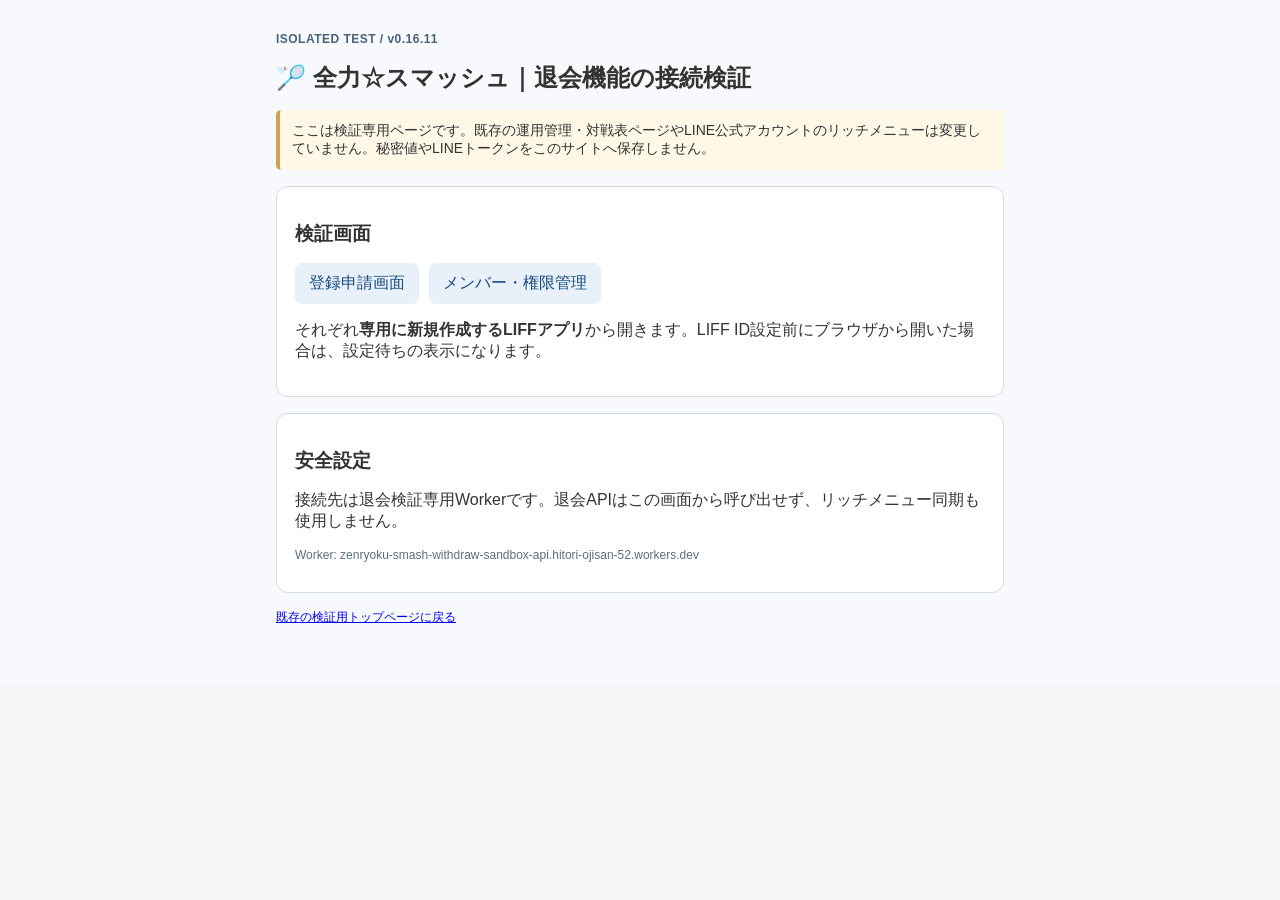
==== withdraw-sandbox/index.html @ 326e3538 "Add isolated withdrawal sandbox registration and admin pages" ====
<!doctype html>
<html lang="ja"><head><meta charset="utf-8"><meta name="viewport" content="width=device-width,initial-scale=1">
<meta name="robots" content="noindex,nofollow"><title>全力☆スマッシュ｜退会検証サンドボックス</title>
<link rel="stylesheet" href="../style.css"><link rel="stylesheet" href="./sandbox.css"></head>
<body><main class="sb-shell">
  <p class="sb-eyebrow">ISOLATED TEST / v0.16.11</p>
  <h1>🏸 全力☆スマッシュ｜退会機能の接続検証</h1>
  <div class="sb-notice">ここは検証専用ページです。既存の運用管理・対戦表ページやLINE公式アカウントのリッチメニューは変更していません。秘密値やLINEトークンをこのサイトへ保存しません。</div>
  <section class="sb-card"><h2>検証画面</h2>
    <div class="sb-links"><a href="./register.html">登録申請画面</a><a href="./manage.html">メンバー・権限管理</a></div>
    <p>それぞれ<strong>専用に新規作成するLIFFアプリ</strong>から開きます。LIFF ID設定前にブラウザから開いた場合は、設定待ちの表示になります。</p>
  </section>
  <section class="sb-card"><h2>安全設定</h2>
    <p>接続先は退会検証専用Workerです。退会APIはこの画面から呼び出せず、リッチメニュー同期も使用しません。</p>
    <p class="sb-meta">Worker: zenryoku-smash-withdraw-sandbox-api.hitori-ojisan-52.workers.dev</p>
  </section>
  <p class="sb-meta"><a href="../">既存の検証用トップページに戻る</a></p>
</main></body></html>
---- style.css ----
*{box-sizing:border-box}
html,body{margin:0;min-height:100%;font-family:-apple-system,BlinkMacSystemFont,"Segoe UI",sans-serif;color:#333;background:#f4f6f8}
button,input,select{font:inherit}button{cursor:pointer;border:0;border-radius:5px;padding:7px 9px;font-weight:700}
.container{max-width:500px;margin:0 auto;background:white;min-height:100dvh;padding:10px;display:flex;flex-direction:column;gap:6px}
.app-header{display:flex;align-items:center;justify-content:space-between;gap:6px}.app-header h1{font-size:15px;color:#1976d2;margin:0;min-width:0}
.header-btns{display:flex;gap:4px;flex-shrink:0}.header-btns button{font-size:11px;white-space:nowrap;padding:7px 6px}
.btn-blue{background:#1976d2;color:#fff}.btn-gray{background:#546e7a;color:#fff}.btn-green{background:#2e7d32;color:#fff}.btn-outline{background:#eee;color:#333}
.demo{font-size:11px;background:#fff3cd;color:#765500;border:1px solid #ffe69c;border-radius:5px;padding:6px}
.date-selector{display:flex;align-items:center;gap:5px;background:#eef2f7;padding:7px;border-radius:6px;font-size:12px}.date-selector select{flex:1;min-width:0;padding:6px;border:1px solid #ccc;border-radius:5px}.date-selector button{background:#1976d2;color:#fff}
.info-summary{background:#e3f2fd;color:#0d47a1;padding:7px;display:flex;justify-content:space-between;border-radius:6px;font-weight:700;font-size:12px}
.summary-info{display:flex;justify-content:space-between;align-items:center;font-size:11.5px;font-weight:700;gap:4px}
.list{flex:1;min-height:180px;overflow:auto}
.participant-card{display:flex;align-items:center;gap:8px;padding:8px;margin:0 0 4px;background:#fafafa;border:1px solid #eee;border-radius:6px}
.participant-card.checked{background:#e8f5e9;border-color:#c8e6c9}.participant-card .info{flex:1;min-width:0}.name-row{display:flex;align-items:center;gap:5px;flex-wrap:wrap}
.name{font-size:14px;font-weight:700}.type{font-size:10px;background:#e0e0e0;border-radius:3px;padding:2px 4px;color:#333}
.category-edit{cursor:default;touch-action:pan-y;user-select:none;-webkit-user-select:none;-webkit-touch-callout:none;border:1px solid #cfd8dc}
.category-edit:focus-visible{outline:2px solid #1976d2;outline-offset:2px}
.amount{font-size:12px;color:#1565c0;font-weight:700;margin-top:2px}
.participant-card input[type=checkbox]{width:23px;height:23px;accent-color:#2e7d32;cursor:pointer}
.adjustment-box,.expense-box{display:flex;justify-content:space-between;align-items:center;gap:5px;padding:7px;border-radius:6px;font-size:13px;font-weight:700}
.adjustment-box{background:#fff9c4;border:1px solid #ffe082;color:#5d4037}
.expense-box{background:#e1f5fe;border:1px solid #b3e5fc}
.adjustment-box>span,.expense-actions span{white-space:nowrap}
.adjustment-box input,.expense-box input{width:75px;padding:5px;border:1px solid #ccc;border-radius:5px;text-align:right}
.expense-actions{display:flex;align-items:center;gap:6px}.receipt-btn{padding:5px 7px;font-size:11px;white-space:nowrap}
.home-footer-bar{background:#eef2f7;border:1px solid #cfd8dc;border-radius:6px;padding:8px}.home-footer-row,.home-footer-action{display:flex;align-items:center;justify-content:space-between;gap:4px;font-size:12px}.home-footer-action{margin-top:5px;padding-top:5px;border-top:1px dashed #b0bec5}.home-footer-action strong{font-size:14px}.home-footer-action small{font-size:10px}
.status{font-size:11px;color:#666;margin:0;min-height:1em;line-height:1.4}
dialog{border:1px solid #ddd;border-radius:10px;max-width:370px;width:calc(100% - 24px);padding:16px;box-shadow:0 6px 30px #0002}dialog::backdrop{background:#0007}dialog h2{font-size:16px;margin:0 0 8px}dialog p{font-size:12px;line-height:1.6}
.dialog-label{display:block;font-size:12px;font-weight:700;margin-top:10px;margin-bottom:4px}.dialog-select,.dialog-input{display:block;width:100%;border:1px solid #ccc;border-radius:6px;background:white;padding:9px;font-size:14px}.modal-subtitle{color:#555}.modal-actions{display:flex;justify-content:flex-end;gap:8px;margin-top:14px}
.manage-grid{display:grid;grid-template-columns:1fr 1fr;gap:8px;margin-top:12px}.manage-grid button{min-height:52px;font-size:13px}
.ledger-dialog{max-width:900px;width:calc(100% - 20px)}.ledger-scroll{max-height:60dvh;overflow:auto;border:1px solid #d7dfe4;border-radius:5px}
.ledger-table{border-collapse:collapse;font-size:12px;min-width:680px;width:100%}.ledger-table th,.ledger-table td{border-bottom:1px solid #e5ebef;padding:8px 6px;white-space:nowrap;text-align:left}.ledger-table thead{position:sticky;top:0;background:#e3f2fd;z-index:1}.ledger-table tr:nth-child(even){background:#f8fafc}.ledger-table tr.opening-row{background:#fff9e5}.ledger-table .money-cell{text-align:right;font-variant-numeric:tabular-nums}.ledger-table .balance-cell{font-weight:700;color:#0d47a1}.ledger-total{text-align:right;font-weight:700;font-size:12px;margin-top:10px}
@media(max-width:370px){.container{padding:7px}.app-header h1{font-size:12.7px}.header-btns button{font-size:10px;padding:6px 4px}.expense-box,.adjustment-box{font-size:12px}.expense-box input,.adjustment-box input{width:64px}.receipt-btn{padding:5px;font-size:10px}.home-footer-bar{padding:6px}.home-footer-action strong{font-size:12px}}
@media(min-width:650px){.container{box-shadow:0 2px 12px #0002;border-radius:10px;margin:15px auto;min-height:calc(100dvh - 30px)}}
/* v0.5 monthly editable ledger and toast; keeps the v7-inspired home palette/spacing. */
.toast{position:fixed;left:50%;bottom:max(18px,env(safe-area-inset-bottom));transform:translate(-50%,12px);background:#2b3740;color:#fff;border-radius:8px;padding:10px 16px;font-size:12.5px;box-shadow:0 5px 20px #0004;opacity:0;pointer-events:none;z-index:99999;max-width:min(92vw,480px);text-align:center;transition:opacity .2s,transform .2s}
.toast.show{opacity:1;transform:translate(-50%,0)}.toast.error{background:#b42318}
.ledger-controls{display:flex;gap:6px;align-items:center;flex-wrap:wrap;background:#eef2f7;padding:7px;border-radius:6px;font-size:12px}
.ledger-controls input{padding:6px;font-size:13px;border:1px solid #cfd8dc;border-radius:4px;max-width:155px}
.ledger-controls button{padding:6px 7px;font-size:11px}.ledger-controls #newLedgerRow{margin-left:auto}
.role-controls{display:flex;align-items:center;gap:6px;flex-wrap:wrap;font-size:11px;color:#555;margin:8px 0}.role-controls select{font-size:12px;padding:5px;border:1px solid #cfd8dc;border-radius:4px}.role-controls small{color:#9a5000}
.ledger-table{min-width:880px}.ledger-table .actions{white-space:nowrap}.ledger-table .actions button{font-size:10px;padding:4px 6px;margin-right:3px}.ledger-table .confirmed{background:#f1f4f5}.ledger-table .carry-row{background:#fff9e5}.ledger-table .status-caption{font-size:10px;color:#666}
.ledger-table .confirm-actor{font-weight:600}.ledger-table .receipt-mark{font-size:10px;color:#1565c0}
.form-hint{font-size:11px;background:#eef2f7;padding:8px;border-radius:5px;line-height:1.5}
#ledgerReceiptGroup small{display:block;font-size:11px;color:#666;word-break:break-all;margin-top:5px}
#ledgerEditDialog{max-height:90dvh;overflow:auto}
#ledgerEditDialog [hidden]{display:none!important}
#confirmActionDialog{max-width:350px}
#confirmActionText{white-space:pre-line}
@media(max-width:400px){.ledger-dialog{padding:11px}.ledger-controls{gap:4px}.ledger-controls input{max-width:130px;font-size:12px}.ledger-controls button{font-size:10px;padding:6px 5px}}

/* v0.6: large-text friendly, compact UI and clearly disabled controls. */
.demo-label{font-size:10px;color:#666;background:#e8ebee;border-radius:3px;padding:2px 3px;white-space:nowrap;vertical-align:middle}
.home-footer-row{align-items:flex-start}.income-block{display:flex;flex-direction:column;gap:2px;min-width:0}.income-block span{white-space:normal}
#adjustmentDisplay{font-size:10.5px;color:#555;font-weight:500}
button:disabled,button[disabled]{background:#d4d8dc!important;color:#777f87!important;opacity:1!important;cursor:not-allowed!important;box-shadow:none!important}
.dialog-input:disabled,.dialog-select:disabled{background:#e9ecef!important;color:#777f87!important;border-color:#d3d9dd!important;opacity:1!important;cursor:not-allowed!important}
.ledger-table button:disabled{border:1px solid #cbd1d5!important}
@media (prefers-reduced-motion:reduce){.toast{transition:none}}

/* v0.7: compact shared reimbursement fields in the ledger editor. */
#ledgerEditDialog #ledgerReimbursementFields[hidden],#ledgerEditDialog #ledgerGeneralFields[hidden]{display:none!important}
.receipt-existing{display:block;color:#666;font-size:11px;margin-top:4px;overflow-wrap:anywhere}
#ledgerReimbursementFields{margin-top:2px}
/* Connection-test page: retain v0.7 layout, no extra instruction paragraphs. */
.long-press-type{touch-action:manipulation;user-select:none;-webkit-user-select:none;cursor:default}
.ledger-table .muted{color:#777;white-space:nowrap}
---- withdraw-sandbox/sandbox.css ----
/* Isolated verification UI; keeps normal club site assets unchanged. */
body { background: #f7f9fc; }
.sb-shell { max-width: 760px; margin: 0 auto; padding: 20px 16px 48px; }
.sb-eyebrow { font-size: 12px; font-weight: bold; letter-spacing: .04em; color: #49627b; }
.sb-card { background: white; border: 1px solid #d5dde6; border-radius: 12px; padding: 18px; margin: 16px 0; }
.sb-notice { background: #fff8e7; border-left: 4px solid #d5a14c; border-radius: 5px; padding: 12px; margin: 12px 0; font-size: 14px; }
.sb-status { min-height: 26px; margin-top: 12px; white-space: pre-wrap; overflow-wrap: anywhere; }
.sb-links { display: flex; flex-wrap: wrap; gap: 10px; margin: 16px 0; }
.sb-links a { display: inline-block; border-radius: 7px; padding: 10px 14px; background: #e8f0f9; color: #184c81; text-decoration: none; }
.sb-meta { font-size: 12px; color: #5c6e7f; overflow-wrap: anywhere; }
.sb-shell h1 { font-size: 24px; }
.sb-shell h2 { font-size: 19px; }
.sb-card label { display: block; margin: 10px 0 6px; }
.sb-card input[type=text] { box-sizing: border-box; max-width: 100%; width: 100%; padding: 10px; }
.sb-card button { cursor: pointer; margin-top: 10px; }
.sb-card button:disabled { cursor: not-allowed; opacity: .55; }
#memberAccessDialog { width: min(95vw, 710px); max-height: 88vh; padding: 18px; border-radius: 12px; border: 1px solid #b8c9d7; }
#memberAccessDialog::backdrop { background: rgba(0,0,0,.35); }
#memberAccessDialog h3 { margin-top: 20px; }
#memberAccessDialog .live-access-row { display: flex; align-items: center; flex-wrap: wrap; gap: 9px; padding: 10px 0; border-bottom: 1px solid #e5e9ed; }
#memberAccessDialog .live-access-name { flex: 1 1 140px; overflow-wrap: anywhere; }
#memberAccessDialog .live-access-select { max-width: 190px; padding: 8px; }
#memberAccessDialog .access-help { font-size: 13px; color: #607384; }
#memberAccessDialog .btn-outline { padding: 8px 12px; }
[hidden] { display: none !important; }
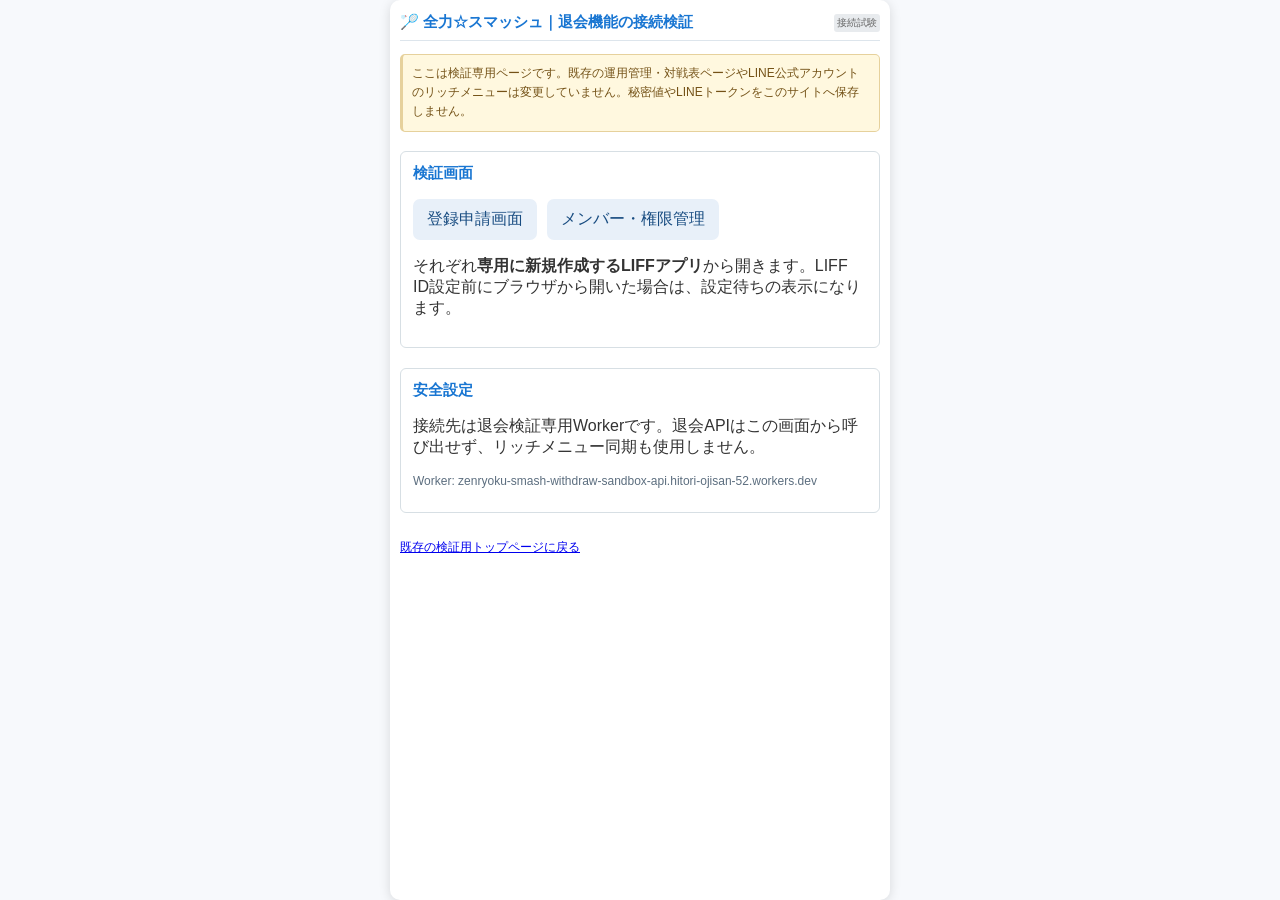
==== commit 8fa1988b: "Align isolated register and admin pages with operation UI and in-app dialogs" ====
--- a/withdraw-sandbox/index.html
+++ b/withdraw-sandbox/index.html
@@ -1,10 +1,10 @@
 <!doctype html>
 <html lang="ja"><head><meta charset="utf-8"><meta name="viewport" content="width=device-width,initial-scale=1">
 <meta name="robots" content="noindex,nofollow"><title>全力☆スマッシュ｜退会検証サンドボックス</title>
-<link rel="stylesheet" href="../style.css"><link rel="stylesheet" href="./sandbox.css"></head>
-<body><main class="sb-shell">
-  <p class="sb-eyebrow">ISOLATED TEST / v0.16.11</p>
-  <h1>🏸 全力☆スマッシュ｜退会機能の接続検証</h1>
+<link rel="stylesheet" href="../style.css"><link rel="stylesheet" href="./sandbox.css?v=1613"></head>
+<body><main class="container sb-shell">
+  
+  <header class="app-header"><h1>🏸 全力☆スマッシュ｜退会機能の接続検証</h1> <small class="demo-label">接続試験</small></header>
   <div class="sb-notice">ここは検証専用ページです。既存の運用管理・対戦表ページやLINE公式アカウントのリッチメニューは変更していません。秘密値やLINEトークンをこのサイトへ保存しません。</div>
   <section class="sb-card"><h2>検証画面</h2>
     <div class="sb-links"><a href="./register.html">登録申請画面</a><a href="./manage.html">メンバー・権限管理</a></div>
--- a/withdraw-sandbox/sandbox.css
+++ b/withdraw-sandbox/sandbox.css
@@ -22,4 +22,23 @@
 #memberAccessDialog .live-access-select { max-width: 190px; padding: 8px; }
 #memberAccessDialog .access-help { font-size: 13px; color: #607384; }
 #memberAccessDialog .btn-outline { padding: 8px 12px; }
-[hidden] { display: none !important; }+[hidden] { display: none !important; }
+/* v0.16.13: preserve the main operation management tool's compact palette. */
+.sb-shell{max-width:500px;margin:0 auto;min-height:100dvh;padding:10px;gap:8px;background:white}
+.sb-shell .app-header{padding:3px 0 8px;border-bottom:1px solid #dde5ec}
+.sb-shell .app-header h1{font-size:15px;color:#1976d2;margin:0}
+.sb-shell .app-header .demo-label{margin-left:auto}
+.sb-shell .sb-card{border:1px solid #d7dfe4;border-radius:6px;padding:12px;margin:6px 0}
+.sb-shell .sb-card h2{font-size:15px;color:#1976d2;margin:0 0 8px}
+.sb-shell .sb-notice{font-size:12px;line-height:1.6;border:1px solid #e6d19c;border-left:3px solid #e6d19c;border-radius:5px;background:#fff8df;color:#745217;padding:9px;margin:5px 0}
+.sb-shell .sb-status{font-size:12px;color:#155d9e}
+.sb-shell .sb-card input[type=text]{font-size:14px;border:1px solid #c0cbd4;border-radius:6px;padding:9px}
+.sb-shell #accessMessage{font-size:12px;line-height:1.6;color:#155d9e;background:#eef2f7;padding:8px;border-radius:5px}
+.sb-shell #accessApply,.sb-shell #manageAccess{min-height:43px;padding:10px 15px}
+#memberAccessDialog{width:min(96vw,510px);max-width:510px;max-height:85dvh;overflow:auto;padding:16px}
+#memberAccessDialog .live-access-row{padding:8px 0;gap:5px}
+#memberAccessDialog .live-access-select{max-width:145px}
+#confirmActionDialog{width:calc(100% - 24px);max-width:350px}
+#confirmActionText{white-space:pre-line;overflow-wrap:anywhere}
+.sb-danger{background:#b42318;color:white}
+[hidden]{display:none!important}
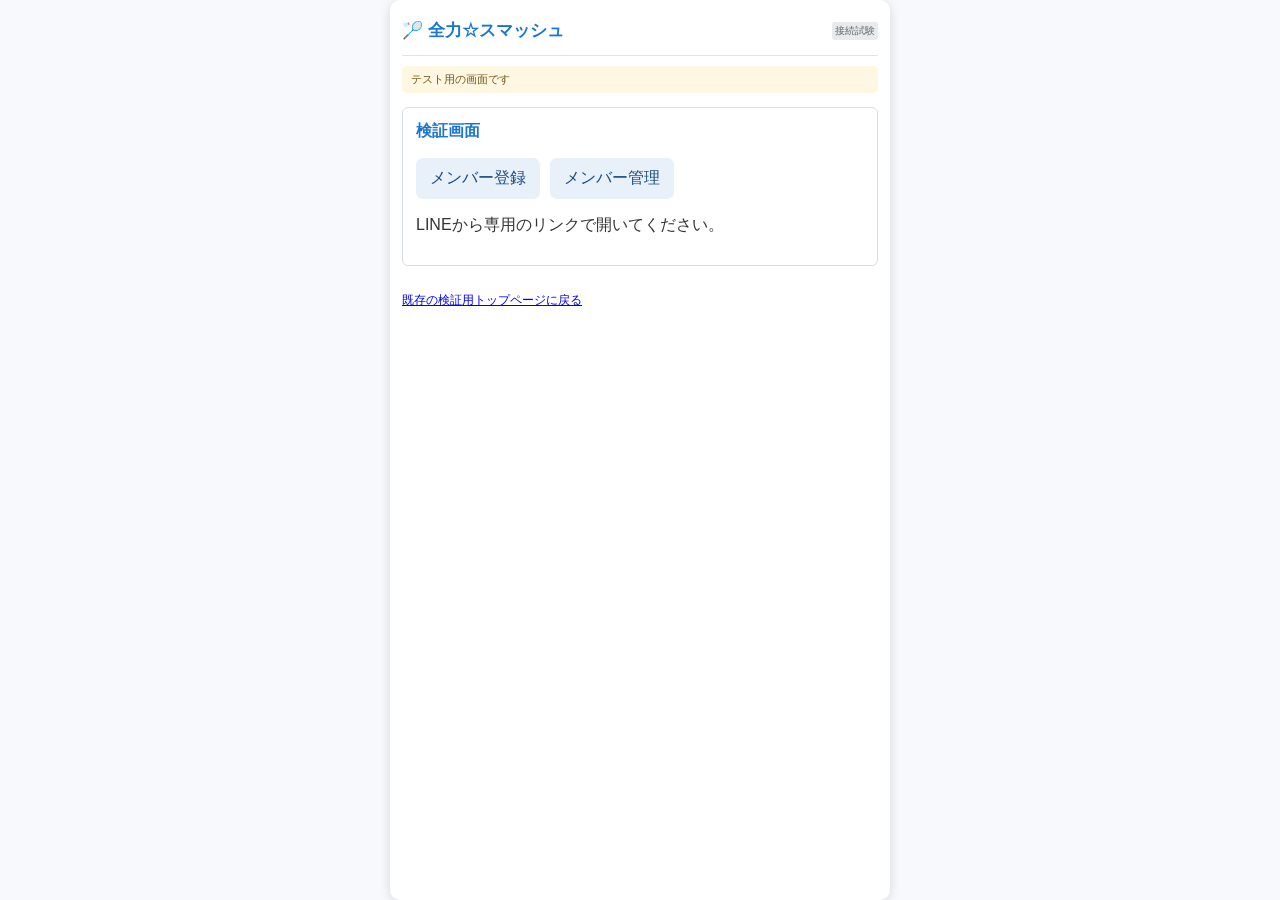
==== commit 255e0ff0: "Make isolated registration and member admin pages concise and one-step" ====
--- a/withdraw-sandbox/index.html
+++ b/withdraw-sandbox/index.html
@@ -1,18 +1,15 @@
 <!doctype html>
 <html lang="ja"><head><meta charset="utf-8"><meta name="viewport" content="width=device-width,initial-scale=1">
 <meta name="robots" content="noindex,nofollow"><title>全力☆スマッシュ｜退会検証サンドボックス</title>
-<link rel="stylesheet" href="../style.css"><link rel="stylesheet" href="./sandbox.css?v=1613"></head>
+<link rel="stylesheet" href="../style.css"><link rel="stylesheet" href="./sandbox.css?v=1616"></head>
 <body><main class="container sb-shell">
   
-  <header class="app-header"><h1>🏸 全力☆スマッシュ｜退会機能の接続検証</h1> <small class="demo-label">接続試験</small></header>
-  <div class="sb-notice">ここは検証専用ページです。既存の運用管理・対戦表ページやLINE公式アカウントのリッチメニューは変更していません。秘密値やLINEトークンをこのサイトへ保存しません。</div>
+  <header class="app-header"><h1>🏸 全力☆スマッシュ</h1> <small class="demo-label">接続試験</small></header>
+  <p class="sb-test-label">テスト用の画面です</p>
   <section class="sb-card"><h2>検証画面</h2>
-    <div class="sb-links"><a href="./register.html">登録申請画面</a><a href="./manage.html">メンバー・権限管理</a></div>
-    <p>それぞれ<strong>専用に新規作成するLIFFアプリ</strong>から開きます。LIFF ID設定前にブラウザから開いた場合は、設定待ちの表示になります。</p>
+    <div class="sb-links"><a href="./register.html">メンバー登録</a><a href="./manage.html">メンバー管理</a></div>
+    <p class="access-help">LINEから専用のリンクで開いてください。</p>
   </section>
-  <section class="sb-card"><h2>安全設定</h2>
-    <p>接続先は退会検証専用Workerです。退会APIはこの画面から呼び出せず、リッチメニュー同期も使用しません。</p>
-    <p class="sb-meta">Worker: zenryoku-smash-withdraw-sandbox-api.hitori-ojisan-52.workers.dev</p>
-  </section>
+  
   <p class="sb-meta"><a href="../">既存の検証用トップページに戻る</a></p>
 </main></body></html>
--- a/withdraw-sandbox/sandbox.css
+++ b/withdraw-sandbox/sandbox.css
@@ -42,3 +42,49 @@
 #confirmActionText{white-space:pre-line;overflow-wrap:anywhere}
 .sb-danger{background:#b42318;color:white}
 [hidden]{display:none!important}
+
+/* v0.16.14 shared blocking modal, based on match busy overlay / operation management. */
+.sb-busy-dialog{box-sizing:border-box;max-width:340px;width:calc(100% - 36px);border:0;border-radius:12px;padding:22px 20px;box-shadow:0 5px 25px #0004;user-select:none;-webkit-user-select:none}
+.sb-busy-dialog::backdrop{background:rgba(15,28,45,.45)}
+.sb-busy-content{display:flex;flex-direction:column;align-items:center;gap:10px;text-align:center}
+.sb-busy-content strong{font-size:15px;color:#22374a}
+.sb-busy-content span{font-size:12px;color:#647585}
+.sb-spinner{width:34px;height:34px;border:4px solid #d6e6f3;border-top-color:#1976d2;border-radius:50%;animation:sb-spin .8s linear infinite}
+@keyframes sb-spin{to{transform:rotate(360deg)}}
+#confirmActionDialog[role="alertdialog"]{border-color:#e8c1bb}
+#confirmActionDialog[role="alertdialog"] h2{color:#b42318}
+#confirmActionDialog[role="alertdialog"] #cancelConfirmAction{display:none!important}
+#confirmActionText{white-space:pre-line;line-height:1.7}
+.sb-shell[aria-busy="true"]{opacity:.8}
+.sb-shell button:disabled,.sb-shell input:disabled,.sb-shell select:disabled{cursor:not-allowed!important}
+@media(prefers-reduced-motion:reduce){.sb-spinner{animation:none}}
+
+/* v0.16.16: concise large-tap UI in the existing management color theme. */
+.sb-shell{max-width:500px;min-height:100dvh;padding:12px;gap:10px}
+.sb-shell .app-header{gap:8px;min-height:44px}
+.sb-shell .app-header h1{font-size:17px;line-height:1.5}
+.sb-shell .app-header button{min-height:44px;min-width:88px;padding:9px 12px;font-size:14px}
+.sb-test-label{font-size:11px;margin:0;color:#705516;background:#fff7e1;padding:6px 9px;border-radius:5px}
+.sb-shell .sb-card{padding:13px;margin:4px 0}
+.sb-shell .sb-card h2{font-size:16px;margin:0 0 12px}
+.sb-shell #accessMessage{font-size:16px;font-weight:600;line-height:1.6;padding:12px;margin:0;color:#18517a}
+#accessEntry{margin-top:12px}
+#accessEntry input{width:100%;min-height:46px;font-size:16px}
+#accessApply{margin-top:14px;width:100%;min-height:48px;font-size:16px}
+.sb-manager{display:grid;gap:10px}
+.sb-manager[hidden]{display:none!important}
+#memberAccessStatus:empty{display:none}
+#memberAccessPending,#memberAccessMembers,#memberAccessWithdrawn{display:grid;gap:6px}
+#memberAccessPending .live-access-row{display:grid;grid-template-columns:1fr 1fr;gap:8px;padding:10px 0;align-items:center}
+#memberAccessPending .live-access-name{grid-column:1/-1;font-size:15px;font-weight:600}
+#memberAccessPending .live-access-row button{min-height:44px;width:100%;font-size:14px}
+#memberAccessMembers .live-access-row{display:grid;grid-template-columns:minmax(0,1fr) auto;gap:8px;padding:10px 0;align-items:center}
+#memberAccessMembers .live-access-name{grid-column:1/-1;font-size:15px;font-weight:600;overflow-wrap:anywhere}
+#memberAccessMembers .live-access-select{max-width:none;width:100%;font-size:15px;min-height:44px;padding:7px}
+#memberAccessMembers .live-access-row button{min-width:100px;min-height:44px;font-size:14px}
+#memberAccessWithdrawn .live-access-row{display:flex;flex-wrap:wrap;gap:6px}
+.sb-history summary{cursor:pointer;min-height:36px;font-size:15px;color:#0d47a1;font-weight:700}
+.sb-history[open] summary{margin-bottom:10px}
+.sb-history #memberAccessWithdrawn{margin-top:8px}
+.sb-shell .sb-status{font-size:13px;line-height:1.5}
+#confirmActionText{font-size:14px;line-height:1.6}
